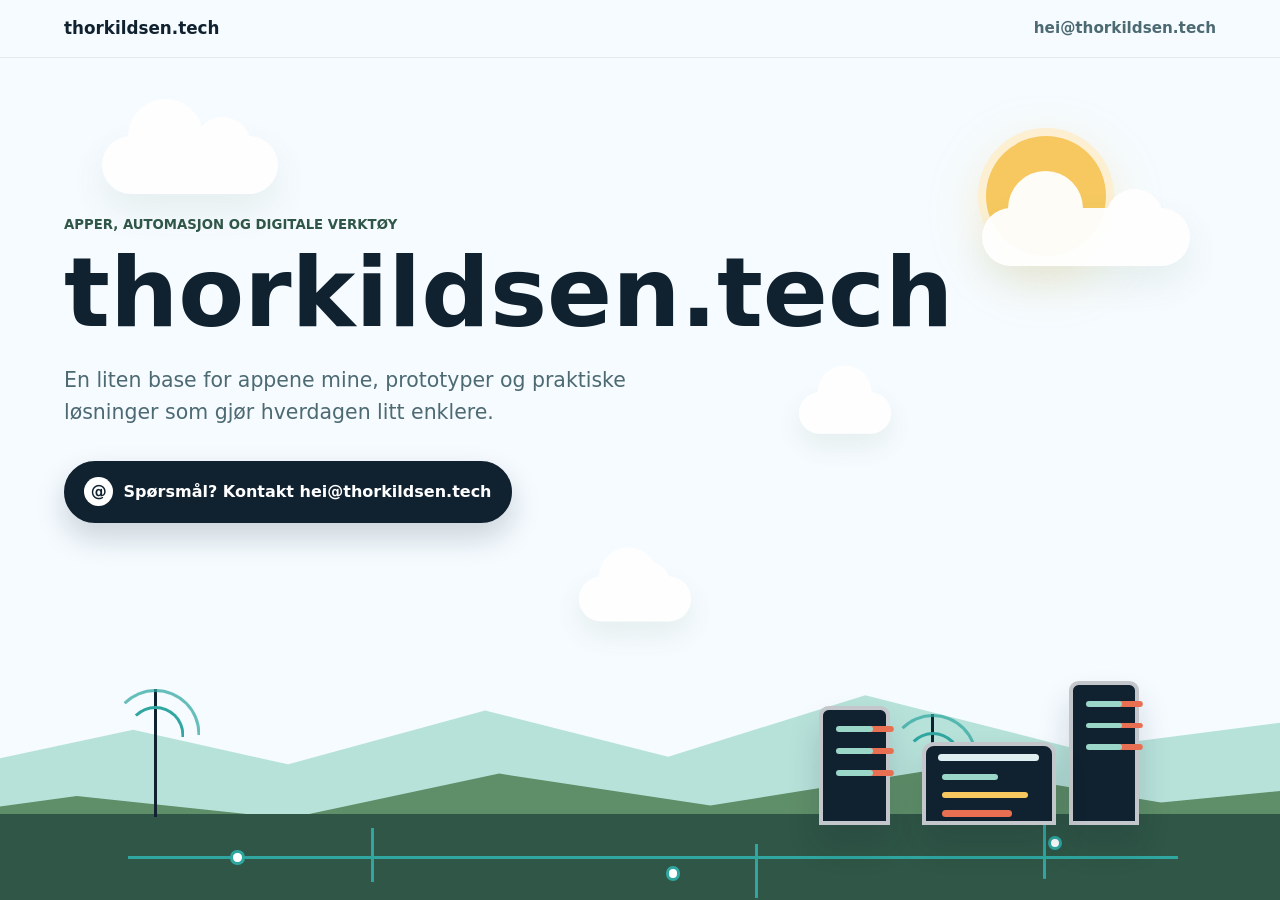
==== index.html @ 864fc271 "Add landing page" ====
<!doctype html>
<html lang="no">
  <head>
    <meta charset="utf-8">
    <meta name="viewport" content="width=device-width, initial-scale=1">
    <title>thorkildsen.tech</title>
    <meta
      name="description"
      content="thorkildsen.tech er en enkel base for apper, automasjon og digitale verktøy."
    >
    <link rel="stylesheet" href="styles.css">
  </head>
  <body>
    <header class="site-header">
      <a class="brand" href="/" aria-label="thorkildsen.tech hjem">thorkildsen.tech</a>
      <a class="header-contact" href="mailto:hei@thorkildsen.tech">hei@thorkildsen.tech</a>
    </header>

    <main>
      <section class="hero" aria-labelledby="home-title">
        <div class="cloud cloud-one"></div>
        <div class="cloud cloud-two"></div>
        <div class="cloud cloud-three"></div>
        <div class="cloud cloud-four"></div>

        <div class="hero-copy">
          <p class="eyebrow">Apper, automasjon og digitale verktøy</p>
          <h1 id="home-title">thorkildsen.tech</h1>
          <p class="lead">
            En liten base for appene mine, prototyper og praktiske løsninger som
            gjør hverdagen litt enklere.
          </p>
          <a class="contact-link" href="mailto:hei@thorkildsen.tech">
            Spørsmål? Kontakt hei@thorkildsen.tech
          </a>
        </div>

        <div class="landscape" aria-hidden="true">
          <div class="hill hill-back"></div>
          <div class="hill hill-front"></div>
          <div class="signal signal-left"></div>
          <div class="signal signal-right"></div>
          <div class="server server-left">
            <span></span>
            <span></span>
            <span></span>
          </div>
          <div class="server server-right">
            <span></span>
            <span></span>
            <span></span>
          </div>
          <div class="terminal">
            <i></i>
            <i></i>
            <i></i>
          </div>
          <div class="ground">
            <span class="node node-one"></span>
            <span class="node node-two"></span>
            <span class="node node-three"></span>
          </div>
        </div>
      </section>
    </main>
  </body>
</html>
---- styles.css ----
:root {
  --sky: #f5fbff;
  --ink: #10212f;
  --muted: #4d6a73;
  --cloud: #ffffff;
  --line: #2fa7a0;
  --line-soft: #9bd7c9;
  --field: #5f8f69;
  --field-dark: #2f5646;
  --field-mid: #487860;
  --sun: #f6c85f;
  --coral: #e86f51;
  --panel: #dfeef1;
}

* {
  box-sizing: border-box;
}

html {
  min-height: 100%;
  background: var(--sky);
}

body {
  min-height: 100%;
  margin: 0;
  color: var(--ink);
  background: var(--sky);
  font-family:
    Inter, ui-sans-serif, system-ui, -apple-system, BlinkMacSystemFont, "Segoe UI",
    sans-serif;
}

a {
  color: inherit;
}

.site-header {
  position: fixed;
  z-index: 20;
  top: 0;
  right: 0;
  left: 0;
  display: flex;
  align-items: center;
  justify-content: space-between;
  gap: 1rem;
  padding: 1.15rem 4rem;
  background: rgba(245, 251, 255, 0.84);
  border-bottom: 1px solid rgba(16, 33, 47, 0.08);
  backdrop-filter: blur(14px);
}

.brand {
  font-size: 1.05rem;
  font-weight: 800;
  text-decoration: none;
}

.header-contact {
  color: var(--muted);
  font-size: 0.95rem;
  font-weight: 700;
  text-decoration: none;
}

.header-contact:hover,
.brand:hover {
  color: var(--coral);
}

.hero {
  position: relative;
  display: grid;
  min-height: 100svh;
  overflow: hidden;
  align-items: center;
  padding: 8rem 4rem 18rem;
  isolation: isolate;
}

.hero::before {
  position: absolute;
  z-index: 0;
  top: 8rem;
  right: 13%;
  width: 7.5rem;
  height: 7.5rem;
  content: "";
  background: var(--sun);
  border: 8px solid rgba(255, 255, 255, 0.72);
  border-radius: 50%;
  box-shadow: 0 16px 50px rgba(246, 200, 95, 0.26);
}

.hero-copy {
  position: relative;
  z-index: 5;
  max-width: 46rem;
}

.eyebrow {
  margin: 0 0 1rem;
  color: var(--field-dark);
  font-size: 0.83rem;
  font-weight: 800;
  letter-spacing: 0;
  text-transform: uppercase;
}

h1 {
  max-width: 9ch;
  margin: 0;
  font-size: 6rem;
  line-height: 0.95;
  letter-spacing: 0;
}

.lead {
  max-width: 37rem;
  margin: 1.5rem 0 0;
  color: var(--muted);
  font-size: 1.28rem;
  line-height: 1.6;
}

.contact-link {
  display: inline-flex;
  align-items: center;
  min-height: 3.25rem;
  margin-top: 2rem;
  padding: 0.9rem 1.15rem;
  color: #ffffff;
  background: var(--ink);
  border: 2px solid var(--ink);
  border-radius: 999px;
  box-shadow: 0 14px 30px rgba(16, 33, 47, 0.18);
  font-size: 1rem;
  font-weight: 800;
  line-height: 1.25;
  text-decoration: none;
}

.contact-link::before {
  display: grid;
  width: 1.8rem;
  height: 1.8rem;
  margin-right: 0.65rem;
  align-items: center;
  color: var(--ink);
  background: #ffffff;
  border-radius: 50%;
  content: "@";
  font-weight: 900;
  place-items: center;
}

.contact-link:hover {
  background: var(--coral);
  border-color: var(--coral);
}

.cloud {
  position: absolute;
  z-index: 2;
  width: 11rem;
  height: 3.6rem;
  background: var(--cloud);
  border-radius: 999px;
  box-shadow: 0 1rem 2.5rem rgba(95, 143, 105, 0.12);
  opacity: 0.95;
  animation: floatCloud 24s ease-in-out infinite;
}

.cloud::before,
.cloud::after {
  position: absolute;
  bottom: 1.2rem;
  content: "";
  background: var(--cloud);
  border-radius: 50%;
}

.cloud::before {
  left: 1.6rem;
  width: 4.7rem;
  height: 4.7rem;
}

.cloud::after {
  right: 1.7rem;
  width: 3.6rem;
  height: 3.6rem;
}

.cloud-one {
  top: 8.5rem;
  left: 8%;
}

.cloud-two {
  top: 13rem;
  right: 7%;
  width: 13rem;
  animation-duration: 30s;
  animation-delay: -8s;
}

.cloud-three {
  top: 24rem;
  right: 29%;
  width: 8rem;
  transform: scale(0.72);
  animation-duration: 27s;
  animation-delay: -15s;
}

.cloud-four {
  bottom: 17rem;
  left: 44%;
  width: 9rem;
  transform: scale(0.78);
  animation-duration: 32s;
  animation-delay: -5s;
}

.landscape {
  position: absolute;
  z-index: 3;
  right: 0;
  bottom: 0;
  left: 0;
  height: 17rem;
}

.hill {
  position: absolute;
  right: -5%;
  bottom: 4.4rem;
  left: -5%;
  height: 12rem;
  clip-path: polygon(0 70%, 14% 48%, 25% 66%, 39% 38%, 52% 62%, 66% 30%, 81% 58%, 100% 40%, 100% 100%, 0 100%);
}

.hill-back {
  background: var(--line-soft);
  opacity: 0.68;
}

.hill-front {
  bottom: 2.7rem;
  height: 10rem;
  background: var(--field);
  clip-path: polygon(0 74%, 10% 62%, 25% 76%, 40% 48%, 55% 68%, 72% 44%, 87% 66%, 100% 55%, 100% 100%, 0 100%);
}

.ground {
  position: absolute;
  right: 0;
  bottom: 0;
  left: 0;
  height: 5.4rem;
  overflow: hidden;
  background: var(--field-dark);
}

.ground::before,
.ground::after {
  position: absolute;
  content: "";
  background: var(--line);
}

.ground::before {
  right: 8%;
  bottom: 2.55rem;
  left: 10%;
  height: 0.18rem;
}

.ground::after {
  top: 0.9rem;
  left: 29%;
  width: 0.18rem;
  height: 3.4rem;
  box-shadow:
    24rem 1rem 0 var(--line),
    42rem -0.2rem 0 var(--line);
}

.node {
  position: absolute;
  z-index: 2;
  width: 0.9rem;
  height: 0.9rem;
  background: #ffffff;
  border: 0.22rem solid var(--line);
  border-radius: 50%;
}

.node-one {
  bottom: 2.2rem;
  left: 18%;
}

.node-two {
  bottom: 1.2rem;
  left: 52%;
}

.node-three {
  bottom: 3.1rem;
  right: 17%;
}

.server,
.terminal {
  position: absolute;
  z-index: 5;
  bottom: 4.7rem;
  background: var(--ink);
  border: 0.28rem solid rgba(255, 255, 255, 0.75);
  box-shadow: 0 1.2rem 2rem rgba(16, 33, 47, 0.16);
}

.server {
  width: 4.4rem;
  height: 7.4rem;
  border-radius: 0.6rem 0.6rem 0 0;
}

.server-left {
  left: 64%;
}

.server-right {
  right: 11%;
  height: 9rem;
}

.server span {
  display: block;
  height: 0.36rem;
  margin: 1rem 0.8rem;
  background: var(--line-soft);
  border-radius: 999px;
  box-shadow: 1.3rem 0 0 var(--coral);
}

.terminal {
  left: 72%;
  width: 8.4rem;
  height: 5.2rem;
  padding: 1rem;
  border-radius: 0.75rem 0.75rem 0 0;
}

.terminal::before {
  position: absolute;
  top: 0.55rem;
  right: 0.8rem;
  left: 0.8rem;
  height: 0.42rem;
  content: "";
  background: var(--panel);
  border-radius: 999px;
}

.terminal i {
  display: block;
  width: 3.5rem;
  height: 0.4rem;
  margin-top: 0.75rem;
  background: var(--line-soft);
  border-radius: 999px;
}

.terminal i:nth-child(2) {
  width: 5.4rem;
  background: var(--sun);
}

.terminal i:nth-child(3) {
  width: 4.4rem;
  background: var(--coral);
}

.signal {
  position: absolute;
  z-index: 4;
  bottom: 5.2rem;
  width: 0.22rem;
  height: 8rem;
  background: var(--ink);
}

.signal::before,
.signal::after {
  position: absolute;
  left: 50%;
  content: "";
  border: 0.2rem solid var(--line);
  border-bottom: 0;
  border-left-color: transparent;
  border-radius: 999px 999px 0 0;
  transform: translateX(-50%);
}

.signal::before {
  top: 1.1rem;
  width: 3.2rem;
  height: 1.7rem;
}

.signal::after {
  top: 0;
  width: 5.2rem;
  height: 2.7rem;
  opacity: 0.72;
}

.signal-left {
  left: 12%;
}

.signal-right {
  right: 27%;
  height: 6.4rem;
}

@keyframes floatCloud {
  0%,
  100% {
    translate: -1rem 0;
  }

  50% {
    translate: 2.3rem -0.35rem;
  }
}

@media (max-width: 900px) {
  .site-header {
    padding: 1rem 1.35rem;
  }

  .hero {
    padding: 7.5rem 1.35rem 17rem;
  }

  h1 {
    font-size: 4.2rem;
  }

  .lead {
    font-size: 1.12rem;
  }

  .server-left {
    left: 58%;
  }

  .terminal {
    left: 68%;
  }
}

@media (max-width: 620px) {
  .site-header {
    align-items: flex-start;
    flex-direction: column;
    gap: 0.35rem;
  }

  .hero {
    min-height: 104svh;
    padding-top: 9rem;
    padding-bottom: 18rem;
  }

  .hero::before {
    top: 10rem;
    right: -1.4rem;
    width: 5.4rem;
    height: 5.4rem;
  }

  .eyebrow {
    max-width: 18rem;
  }

  h1 {
    max-width: 100%;
    font-size: 2.7rem;
    line-height: 1;
  }

  .lead {
    max-width: 20rem;
    font-size: 1.02rem;
  }

  .contact-link {
    max-width: 20rem;
    align-items: flex-start;
    border-radius: 1.2rem;
  }

  .cloud-one {
    top: 15rem;
    left: -3rem;
    transform: scale(0.66);
  }

  .cloud-two {
    top: 7rem;
    right: -4rem;
    transform: scale(0.72);
  }

  .cloud-three,
  .cloud-four {
    display: none;
  }

  .landscape {
    height: 15rem;
  }

  .signal-left {
    left: 9%;
  }

  .server-left {
    left: 46%;
  }

  .server-right {
    right: 4%;
  }

  .terminal {
    left: 56%;
    width: 7rem;
  }
}

@media (max-width: 360px) {
  h1 {
    font-size: 2.35rem;
  }
}

@media (prefers-reduced-motion: reduce) {
  .cloud {
    animation: none;
  }
}
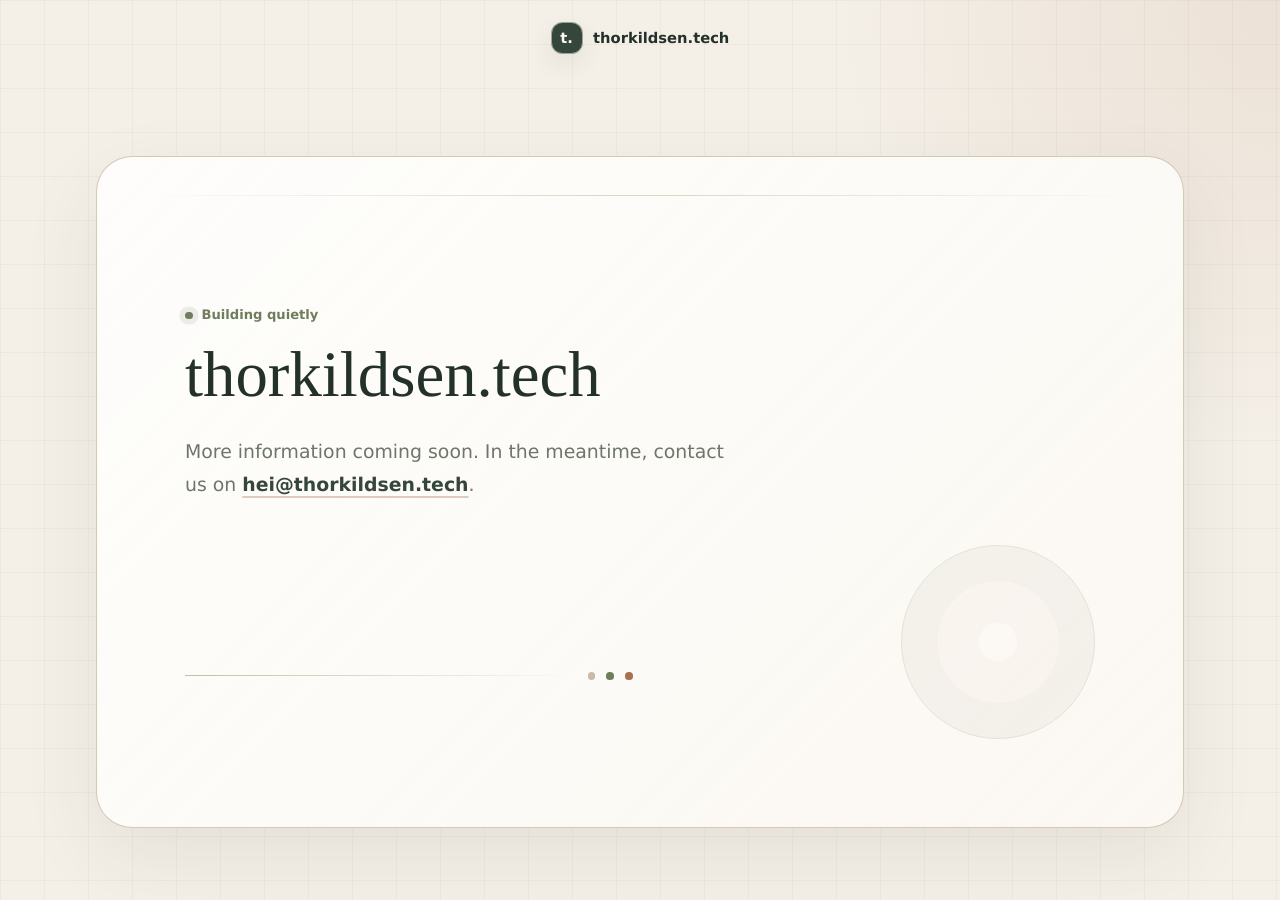
==== commit 6bb15089: "Refine landing page design" ====
--- a/index.html
+++ b/index.html
@@ -1,65 +1,38 @@
 <!doctype html>
-<html lang="no">
+<html lang="en">
   <head>
     <meta charset="utf-8">
     <meta name="viewport" content="width=device-width, initial-scale=1">
     <title>thorkildsen.tech</title>
     <meta
       name="description"
-      content="thorkildsen.tech er en enkel base for apper, automasjon og digitale verktøy."
+      content="thorkildsen.tech is a quiet home for upcoming digital products and practical software."
     >
     <link rel="stylesheet" href="styles.css">
   </head>
   <body>
-    <header class="site-header">
-      <a class="brand" href="/" aria-label="thorkildsen.tech hjem">thorkildsen.tech</a>
-      <a class="header-contact" href="mailto:hei@thorkildsen.tech">hei@thorkildsen.tech</a>
+    <header class="site-header" aria-label="Site header">
+      <a class="logo" href="/" aria-label="thorkildsen.tech home">
+        <span class="logo-mark">t.</span>
+        <span>thorkildsen.tech</span>
+      </a>
     </header>
 
     <main>
       <section class="hero" aria-labelledby="home-title">
-        <div class="cloud cloud-one"></div>
-        <div class="cloud cloud-two"></div>
-        <div class="cloud cloud-three"></div>
-        <div class="cloud cloud-four"></div>
-
         <div class="hero-copy">
-          <p class="eyebrow">Apper, automasjon og digitale verktøy</p>
+          <p class="status">Building quietly</p>
           <h1 id="home-title">thorkildsen.tech</h1>
           <p class="lead">
-            En liten base for appene mine, prototyper og praktiske løsninger som
-            gjør hverdagen litt enklere.
+            More information coming soon. In the meantime, contact us on
+            <a href="mailto:hei@thorkildsen.tech">hei@thorkildsen.tech</a>.
           </p>
-          <a class="contact-link" href="mailto:hei@thorkildsen.tech">
-            Spørsmål? Kontakt hei@thorkildsen.tech
-          </a>
         </div>
 
-        <div class="landscape" aria-hidden="true">
-          <div class="hill hill-back"></div>
-          <div class="hill hill-front"></div>
-          <div class="signal signal-left"></div>
-          <div class="signal signal-right"></div>
-          <div class="server server-left">
-            <span></span>
-            <span></span>
-            <span></span>
-          </div>
-          <div class="server server-right">
-            <span></span>
-            <span></span>
-            <span></span>
-          </div>
-          <div class="terminal">
-            <i></i>
-            <i></i>
-            <i></i>
-          </div>
-          <div class="ground">
-            <span class="node node-one"></span>
-            <span class="node node-two"></span>
-            <span class="node node-three"></span>
-          </div>
+        <div class="interface-line" aria-hidden="true">
+          <span></span>
+          <span></span>
+          <span></span>
         </div>
       </section>
     </main>
--- a/styles.css
+++ b/styles.css
@@ -1,16 +1,16 @@
 :root {
-  --sky: #f5fbff;
-  --ink: #10212f;
-  --muted: #4d6a73;
-  --cloud: #ffffff;
-  --line: #2fa7a0;
-  --line-soft: #9bd7c9;
-  --field: #5f8f69;
-  --field-dark: #2f5646;
-  --field-mid: #487860;
-  --sun: #f6c85f;
-  --coral: #e86f51;
-  --panel: #dfeef1;
+  --page: #f4efe7;
+  --surface: #fbf8f2;
+  --surface-soft: #eee6da;
+  --ink: #24312b;
+  --muted: #6f756a;
+  --quiet: #9b927f;
+  --line: #ded3c2;
+  --line-strong: #c9bba5;
+  --sage: #6f7d5c;
+  --moss: #35463a;
+  --clay: #a96f4f;
+  --shadow: rgba(51, 59, 48, 0.08);
 }
 
 * {
@@ -19,17 +19,23 @@
 
 html {
   min-height: 100%;
-  background: var(--sky);
+  background: var(--page);
 }
 
 body {
   min-height: 100%;
   margin: 0;
   color: var(--ink);
-  background: var(--sky);
+  background:
+    linear-gradient(rgba(36, 49, 43, 0.035) 1px, transparent 1px),
+    linear-gradient(90deg, rgba(36, 49, 43, 0.035) 1px, transparent 1px),
+    radial-gradient(circle at top right, rgba(169, 111, 79, 0.11), transparent 28rem),
+    var(--page);
+  background-size: 44px 44px, 44px 44px, auto, auto;
   font-family:
-    Inter, ui-sans-serif, system-ui, -apple-system, BlinkMacSystemFont, "Segoe UI",
+    ui-sans-serif, system-ui, -apple-system, BlinkMacSystemFont, "Segoe UI",
     sans-serif;
+  text-rendering: geometricPrecision;
 }
 
 a {
@@ -38,522 +44,254 @@
 
 .site-header {
   position: fixed;
-  z-index: 20;
+  z-index: 10;
   top: 0;
   right: 0;
   left: 0;
   display: flex;
-  align-items: center;
-  justify-content: space-between;
-  gap: 1rem;
-  padding: 1.15rem 4rem;
-  background: rgba(245, 251, 255, 0.84);
-  border-bottom: 1px solid rgba(16, 33, 47, 0.08);
-  backdrop-filter: blur(14px);
-}
-
-.brand {
-  font-size: 1.05rem;
-  font-weight: 800;
+  justify-content: center;
+  padding: 1.4rem 1.25rem;
+}
+
+.logo {
+  display: inline-flex;
+  align-items: center;
+  gap: 0.65rem;
+  color: var(--ink);
+  font-size: 0.92rem;
+  font-weight: 720;
+  letter-spacing: 0;
   text-decoration: none;
 }
 
-.header-contact {
-  color: var(--muted);
-  font-size: 0.95rem;
-  font-weight: 700;
-  text-decoration: none;
-}
-
-.header-contact:hover,
-.brand:hover {
-  color: var(--coral);
+.logo-mark {
+  display: grid;
+  width: 2rem;
+  height: 2rem;
+  align-items: center;
+  color: var(--surface);
+  background: var(--moss);
+  border: 1px solid rgba(255, 255, 255, 0.5);
+  border-radius: 0.72rem;
+  box-shadow: 0 10px 24px var(--shadow);
+  font-size: 0.92rem;
+  font-weight: 760;
+  place-items: center;
+}
+
+main {
+  display: grid;
+  min-height: 100svh;
+  padding: 6.5rem 1.25rem 1.25rem;
+  place-items: center;
 }
 
 .hero {
   position: relative;
   display: grid;
-  min-height: 100svh;
+  width: min(100%, 68rem);
+  min-height: min(42rem, calc(100svh - 8rem));
+  align-items: center;
+  padding: 5.5rem;
   overflow: hidden;
-  align-items: center;
-  padding: 8rem 4rem 18rem;
-  isolation: isolate;
+  background:
+    linear-gradient(135deg, rgba(255, 255, 255, 0.76), rgba(251, 248, 242, 0.92)),
+    var(--surface);
+  border: 1px solid rgba(201, 187, 165, 0.78);
+  border-radius: 2.25rem;
+  box-shadow: 0 28px 80px var(--shadow);
+}
+
+.hero::before,
+.hero::after {
+  position: absolute;
+  content: "";
+  pointer-events: none;
 }
 
 .hero::before {
-  position: absolute;
-  z-index: 0;
-  top: 8rem;
-  right: 13%;
-  width: 7.5rem;
-  height: 7.5rem;
-  content: "";
-  background: var(--sun);
-  border: 8px solid rgba(255, 255, 255, 0.72);
+  top: 2.4rem;
+  right: 2.4rem;
+  left: 2.4rem;
+  height: 1px;
+  background: linear-gradient(90deg, transparent, var(--line), transparent);
+}
+
+.hero::after {
+  right: 5.5rem;
+  bottom: 5.5rem;
+  width: 12rem;
+  height: 12rem;
+  border: 1px solid rgba(111, 125, 92, 0.18);
   border-radius: 50%;
-  box-shadow: 0 16px 50px rgba(246, 200, 95, 0.26);
+  box-shadow:
+    inset 0 0 0 2.2rem rgba(111, 125, 92, 0.03),
+    inset 0 0 0 4.8rem rgba(169, 111, 79, 0.03);
 }
 
 .hero-copy {
   position: relative;
-  z-index: 5;
-  max-width: 46rem;
-}
-
-.eyebrow {
-  margin: 0 0 1rem;
-  color: var(--field-dark);
-  font-size: 0.83rem;
-  font-weight: 800;
+  z-index: 1;
+  min-width: 0;
+  max-width: 42rem;
+}
+
+.status {
+  display: inline-flex;
+  align-items: center;
+  gap: 0.55rem;
+  margin: 0 0 1.2rem;
+  color: var(--sage);
+  font-size: 0.82rem;
+  font-weight: 720;
   letter-spacing: 0;
-  text-transform: uppercase;
+}
+
+.status::before {
+  width: 0.48rem;
+  height: 0.48rem;
+  content: "";
+  background: var(--sage);
+  border-radius: 50%;
+  box-shadow: 0 0 0 0.35rem rgba(111, 125, 92, 0.12);
 }
 
 h1 {
-  max-width: 9ch;
+  max-width: 100%;
   margin: 0;
-  font-size: 6rem;
-  line-height: 0.95;
+  color: var(--ink);
+  font-family:
+    ui-serif, Georgia, Cambria, "Times New Roman", Times, serif;
+  font-size: 4.05rem;
+  font-weight: 520;
+  line-height: 1.02;
   letter-spacing: 0;
 }
 
 .lead {
-  max-width: 37rem;
-  margin: 1.5rem 0 0;
+  max-width: 35rem;
+  margin: 1.75rem 0 0;
   color: var(--muted);
-  font-size: 1.28rem;
-  line-height: 1.6;
-}
-
-.contact-link {
-  display: inline-flex;
-  align-items: center;
-  min-height: 3.25rem;
-  margin-top: 2rem;
-  padding: 0.9rem 1.15rem;
-  color: #ffffff;
-  background: var(--ink);
-  border: 2px solid var(--ink);
-  border-radius: 999px;
-  box-shadow: 0 14px 30px rgba(16, 33, 47, 0.18);
-  font-size: 1rem;
-  font-weight: 800;
-  line-height: 1.25;
-  text-decoration: none;
-}
-
-.contact-link::before {
-  display: grid;
-  width: 1.8rem;
-  height: 1.8rem;
-  margin-right: 0.65rem;
-  align-items: center;
-  color: var(--ink);
-  background: #ffffff;
+  font-size: 1.18rem;
+  line-height: 1.75;
+}
+
+.lead a {
+  color: var(--moss);
+  font-weight: 720;
+  text-decoration: underline;
+  text-decoration-color: rgba(169, 111, 79, 0.35);
+  text-decoration-thickness: 0.08em;
+  text-underline-offset: 0.24em;
+}
+
+.lead a:hover {
+  color: var(--clay);
+}
+
+.interface-line {
+  position: relative;
+  z-index: 1;
+  display: flex;
+  width: min(100%, 28rem);
+  align-items: center;
+  gap: 0.7rem;
+  margin-top: 3.2rem;
+}
+
+.interface-line::before {
+  flex: 1;
+  height: 1px;
+  content: "";
+  background: linear-gradient(90deg, var(--line-strong), transparent);
+}
+
+.interface-line span {
+  width: 0.48rem;
+  height: 0.48rem;
+  background: var(--line-strong);
   border-radius: 50%;
-  content: "@";
-  font-weight: 900;
-  place-items: center;
-}
-
-.contact-link:hover {
-  background: var(--coral);
-  border-color: var(--coral);
-}
-
-.cloud {
-  position: absolute;
-  z-index: 2;
-  width: 11rem;
-  height: 3.6rem;
-  background: var(--cloud);
-  border-radius: 999px;
-  box-shadow: 0 1rem 2.5rem rgba(95, 143, 105, 0.12);
-  opacity: 0.95;
-  animation: floatCloud 24s ease-in-out infinite;
-}
-
-.cloud::before,
-.cloud::after {
-  position: absolute;
-  bottom: 1.2rem;
-  content: "";
-  background: var(--cloud);
-  border-radius: 50%;
-}
-
-.cloud::before {
-  left: 1.6rem;
-  width: 4.7rem;
-  height: 4.7rem;
-}
-
-.cloud::after {
-  right: 1.7rem;
-  width: 3.6rem;
-  height: 3.6rem;
-}
-
-.cloud-one {
-  top: 8.5rem;
-  left: 8%;
-}
-
-.cloud-two {
-  top: 13rem;
-  right: 7%;
-  width: 13rem;
-  animation-duration: 30s;
-  animation-delay: -8s;
-}
-
-.cloud-three {
-  top: 24rem;
-  right: 29%;
-  width: 8rem;
-  transform: scale(0.72);
-  animation-duration: 27s;
-  animation-delay: -15s;
-}
-
-.cloud-four {
-  bottom: 17rem;
-  left: 44%;
-  width: 9rem;
-  transform: scale(0.78);
-  animation-duration: 32s;
-  animation-delay: -5s;
-}
-
-.landscape {
-  position: absolute;
-  z-index: 3;
-  right: 0;
-  bottom: 0;
-  left: 0;
-  height: 17rem;
-}
-
-.hill {
-  position: absolute;
-  right: -5%;
-  bottom: 4.4rem;
-  left: -5%;
-  height: 12rem;
-  clip-path: polygon(0 70%, 14% 48%, 25% 66%, 39% 38%, 52% 62%, 66% 30%, 81% 58%, 100% 40%, 100% 100%, 0 100%);
-}
-
-.hill-back {
-  background: var(--line-soft);
-  opacity: 0.68;
-}
-
-.hill-front {
-  bottom: 2.7rem;
-  height: 10rem;
-  background: var(--field);
-  clip-path: polygon(0 74%, 10% 62%, 25% 76%, 40% 48%, 55% 68%, 72% 44%, 87% 66%, 100% 55%, 100% 100%, 0 100%);
-}
-
-.ground {
-  position: absolute;
-  right: 0;
-  bottom: 0;
-  left: 0;
-  height: 5.4rem;
-  overflow: hidden;
-  background: var(--field-dark);
-}
-
-.ground::before,
-.ground::after {
-  position: absolute;
-  content: "";
-  background: var(--line);
-}
-
-.ground::before {
-  right: 8%;
-  bottom: 2.55rem;
-  left: 10%;
-  height: 0.18rem;
-}
-
-.ground::after {
-  top: 0.9rem;
-  left: 29%;
-  width: 0.18rem;
-  height: 3.4rem;
-  box-shadow:
-    24rem 1rem 0 var(--line),
-    42rem -0.2rem 0 var(--line);
-}
-
-.node {
-  position: absolute;
-  z-index: 2;
-  width: 0.9rem;
-  height: 0.9rem;
-  background: #ffffff;
-  border: 0.22rem solid var(--line);
-  border-radius: 50%;
-}
-
-.node-one {
-  bottom: 2.2rem;
-  left: 18%;
-}
-
-.node-two {
-  bottom: 1.2rem;
-  left: 52%;
-}
-
-.node-three {
-  bottom: 3.1rem;
-  right: 17%;
-}
-
-.server,
-.terminal {
-  position: absolute;
-  z-index: 5;
-  bottom: 4.7rem;
-  background: var(--ink);
-  border: 0.28rem solid rgba(255, 255, 255, 0.75);
-  box-shadow: 0 1.2rem 2rem rgba(16, 33, 47, 0.16);
-}
-
-.server {
-  width: 4.4rem;
-  height: 7.4rem;
-  border-radius: 0.6rem 0.6rem 0 0;
-}
-
-.server-left {
-  left: 64%;
-}
-
-.server-right {
-  right: 11%;
-  height: 9rem;
-}
-
-.server span {
-  display: block;
-  height: 0.36rem;
-  margin: 1rem 0.8rem;
-  background: var(--line-soft);
-  border-radius: 999px;
-  box-shadow: 1.3rem 0 0 var(--coral);
-}
-
-.terminal {
-  left: 72%;
-  width: 8.4rem;
-  height: 5.2rem;
-  padding: 1rem;
-  border-radius: 0.75rem 0.75rem 0 0;
-}
-
-.terminal::before {
-  position: absolute;
-  top: 0.55rem;
-  right: 0.8rem;
-  left: 0.8rem;
-  height: 0.42rem;
-  content: "";
-  background: var(--panel);
-  border-radius: 999px;
-}
-
-.terminal i {
-  display: block;
-  width: 3.5rem;
-  height: 0.4rem;
-  margin-top: 0.75rem;
-  background: var(--line-soft);
-  border-radius: 999px;
-}
-
-.terminal i:nth-child(2) {
-  width: 5.4rem;
-  background: var(--sun);
-}
-
-.terminal i:nth-child(3) {
-  width: 4.4rem;
-  background: var(--coral);
-}
-
-.signal {
-  position: absolute;
-  z-index: 4;
-  bottom: 5.2rem;
-  width: 0.22rem;
-  height: 8rem;
-  background: var(--ink);
-}
-
-.signal::before,
-.signal::after {
-  position: absolute;
-  left: 50%;
-  content: "";
-  border: 0.2rem solid var(--line);
-  border-bottom: 0;
-  border-left-color: transparent;
-  border-radius: 999px 999px 0 0;
-  transform: translateX(-50%);
-}
-
-.signal::before {
-  top: 1.1rem;
-  width: 3.2rem;
-  height: 1.7rem;
-}
-
-.signal::after {
-  top: 0;
-  width: 5.2rem;
-  height: 2.7rem;
-  opacity: 0.72;
-}
-
-.signal-left {
-  left: 12%;
-}
-
-.signal-right {
-  right: 27%;
-  height: 6.4rem;
-}
-
-@keyframes floatCloud {
-  0%,
-  100% {
-    translate: -1rem 0;
-  }
-
-  50% {
-    translate: 2.3rem -0.35rem;
-  }
-}
-
-@media (max-width: 900px) {
-  .site-header {
-    padding: 1rem 1.35rem;
+}
+
+.interface-line span:nth-child(2) {
+  background: var(--sage);
+}
+
+.interface-line span:nth-child(3) {
+  background: var(--clay);
+}
+
+@media (max-width: 880px) {
+  main {
+    align-items: stretch;
+    padding-top: 5.75rem;
   }
 
   .hero {
-    padding: 7.5rem 1.35rem 17rem;
-  }
-
-  h1 {
-    font-size: 4.2rem;
-  }
-
-  .lead {
-    font-size: 1.12rem;
-  }
-
-  .server-left {
-    left: 58%;
-  }
-
-  .terminal {
-    left: 68%;
-  }
-}
-
-@media (max-width: 620px) {
-  .site-header {
-    align-items: flex-start;
-    flex-direction: column;
-    gap: 0.35rem;
-  }
-
-  .hero {
-    min-height: 104svh;
-    padding-top: 9rem;
-    padding-bottom: 18rem;
-  }
-
-  .hero::before {
-    top: 10rem;
-    right: -1.4rem;
-    width: 5.4rem;
-    height: 5.4rem;
-  }
-
-  .eyebrow {
-    max-width: 18rem;
+    min-height: calc(100svh - 7rem);
+    padding: 3rem;
+  }
+
+  .hero::after {
+    right: 2rem;
+    bottom: 2rem;
   }
 
   h1 {
     max-width: 100%;
-    font-size: 2.7rem;
-    line-height: 1;
+    font-size: 4rem;
+  }
+
+}
+
+@media (max-width: 560px) {
+  .site-header {
+    justify-content: flex-start;
+    padding: 1rem;
+  }
+
+  main {
+    padding: 5rem 0.85rem 0.85rem;
+  }
+
+  .hero {
+    min-height: calc(100svh - 5.85rem);
+    gap: 2.4rem;
+    padding: 2rem;
+    border-radius: 1.45rem;
+  }
+
+  .hero::before {
+    right: 1.25rem;
+    left: 1.25rem;
+  }
+
+  .hero::after {
+    width: 10rem;
+    height: 10rem;
+  }
+
+  .status {
+    margin-bottom: 1rem;
+  }
+
+  h1 {
+    font-size: 2.38rem;
   }
 
   .lead {
-    max-width: 20rem;
+    margin-top: 1.25rem;
     font-size: 1.02rem;
-  }
-
-  .contact-link {
-    max-width: 20rem;
-    align-items: flex-start;
-    border-radius: 1.2rem;
-  }
-
-  .cloud-one {
-    top: 15rem;
-    left: -3rem;
-    transform: scale(0.66);
-  }
-
-  .cloud-two {
-    top: 7rem;
-    right: -4rem;
-    transform: scale(0.72);
-  }
-
-  .cloud-three,
-  .cloud-four {
-    display: none;
-  }
-
-  .landscape {
-    height: 15rem;
-  }
-
-  .signal-left {
-    left: 9%;
-  }
-
-  .server-left {
-    left: 46%;
-  }
-
-  .server-right {
-    right: 4%;
-  }
-
-  .terminal {
-    left: 56%;
-    width: 7rem;
+    line-height: 1.65;
+  }
+
+  .interface-line {
+    margin-top: 2.4rem;
   }
 }
 
 @media (max-width: 360px) {
   h1 {
-    font-size: 2.35rem;
-  }
-}
-
-@media (prefers-reduced-motion: reduce) {
-  .cloud {
-    animation: none;
-  }
-}
+    font-size: 2.08rem;
+  }
+}
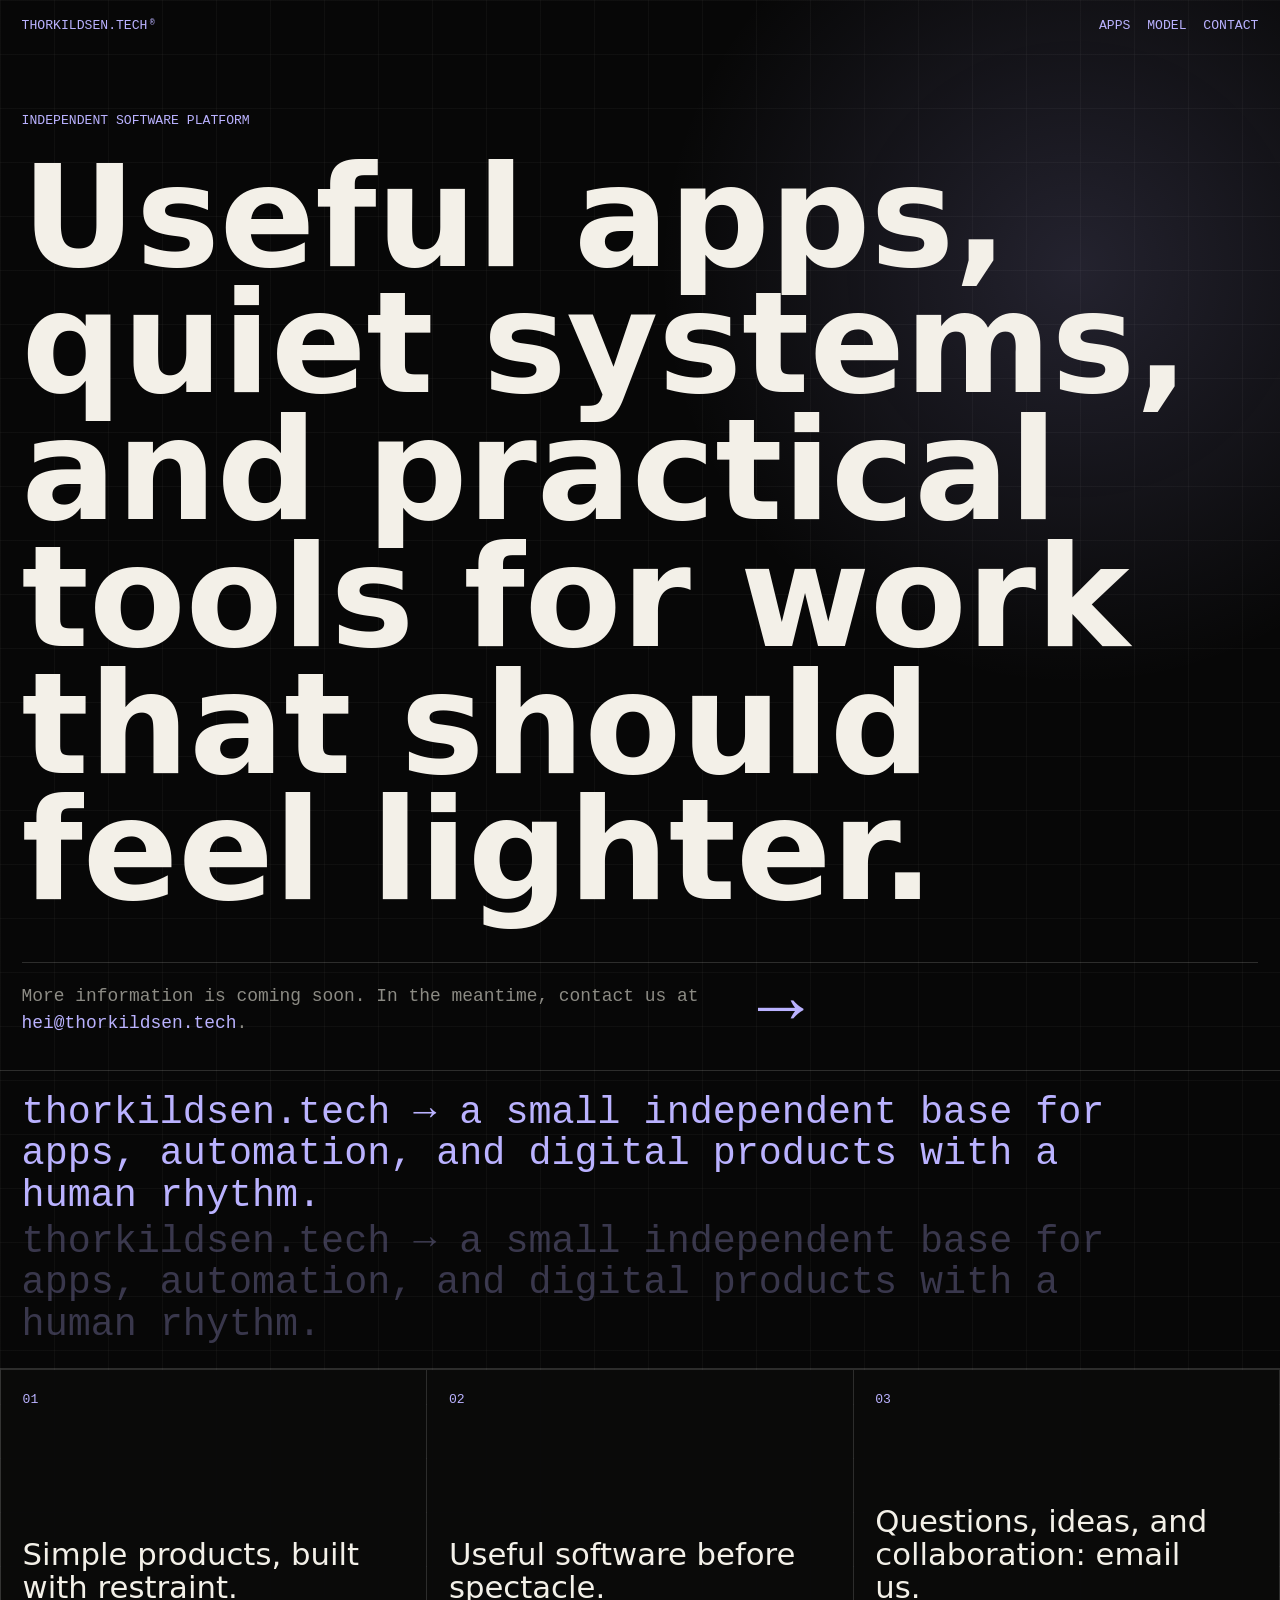
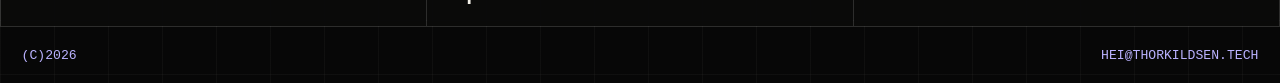
==== commit 7a7f0083: "Redesign landing page with editorial dark style" ====
--- a/index.html
+++ b/index.html
@@ -6,35 +6,68 @@
     <title>thorkildsen.tech</title>
     <meta
       name="description"
-      content="thorkildsen.tech is a quiet home for upcoming digital products and practical software."
+      content="thorkildsen.tech is an independent home for useful apps, automations, and practical software."
     >
     <link rel="stylesheet" href="styles.css">
   </head>
   <body>
     <header class="site-header" aria-label="Site header">
       <a class="logo" href="/" aria-label="thorkildsen.tech home">
-        <span class="logo-mark">t.</span>
-        <span>thorkildsen.tech</span>
+        thorkildsen.tech<sup>®</sup>
       </a>
+      <nav class="site-nav" aria-label="Primary navigation">
+        <a href="#work">Apps</a>
+        <a href="#model">Model</a>
+        <a href="mailto:hei@thorkildsen.tech">Contact</a>
+      </nav>
     </header>
 
     <main>
       <section class="hero" aria-labelledby="home-title">
-        <div class="hero-copy">
-          <p class="status">Building quietly</p>
-          <h1 id="home-title">thorkildsen.tech</h1>
-          <p class="lead">
-            More information coming soon. In the meantime, contact us on
+        <p class="kicker">Independent software platform</p>
+        <h1 id="home-title">
+          Useful apps, quiet systems, and practical tools for work that should
+          feel lighter.
+        </h1>
+        <div class="hero-footer">
+          <p>
+            More information is coming soon. In the meantime, contact us at
             <a href="mailto:hei@thorkildsen.tech">hei@thorkildsen.tech</a>.
           </p>
+          <span aria-hidden="true">→</span>
         </div>
+      </section>
 
-        <div class="interface-line" aria-hidden="true">
-          <span></span>
-          <span></span>
-          <span></span>
+      <section class="statement" id="work" aria-label="Current focus">
+        <p>
+          thorkildsen.tech → a small independent base for apps, automation, and
+          digital products with a human rhythm.
+        </p>
+        <p>
+          thorkildsen.tech → a small independent base for apps, automation, and
+          digital products with a human rhythm.
+        </p>
+      </section>
+
+      <section class="info-grid" id="model" aria-label="About the model">
+        <div>
+          <span>01</span>
+          <p>Simple products, built with restraint.</p>
+        </div>
+        <div>
+          <span>02</span>
+          <p>Useful software before spectacle.</p>
+        </div>
+        <div>
+          <span>03</span>
+          <p>Questions, ideas, and collaboration: email us.</p>
         </div>
       </section>
     </main>
+
+    <footer class="site-footer">
+      <span>(C)2026</span>
+      <a href="mailto:hei@thorkildsen.tech">hei@thorkildsen.tech</a>
+    </footer>
   </body>
 </html>
--- a/styles.css
+++ b/styles.css
@@ -1,16 +1,12 @@
 :root {
-  --page: #f4efe7;
-  --surface: #fbf8f2;
-  --surface-soft: #eee6da;
-  --ink: #24312b;
-  --muted: #6f756a;
-  --quiet: #9b927f;
-  --line: #ded3c2;
-  --line-strong: #c9bba5;
-  --sage: #6f7d5c;
-  --moss: #35463a;
-  --clay: #a96f4f;
-  --shadow: rgba(51, 59, 48, 0.08);
+  --bg: #070707;
+  --ink: #f3f0e8;
+  --muted: #8c8b84;
+  --line: rgba(243, 240, 232, 0.16);
+  --accent: #bab2ff;
+  --accent-soft: rgba(186, 178, 255, 0.16);
+  --panel: rgba(243, 240, 232, 0.045);
+  --panel-strong: rgba(243, 240, 232, 0.085);
 }
 
 * {
@@ -19,7 +15,8 @@
 
 html {
   min-height: 100%;
-  background: var(--page);
+  scroll-behavior: smooth;
+  background: var(--bg);
 }
 
 body {
@@ -27,15 +24,15 @@
   margin: 0;
   color: var(--ink);
   background:
-    linear-gradient(rgba(36, 49, 43, 0.035) 1px, transparent 1px),
-    linear-gradient(90deg, rgba(36, 49, 43, 0.035) 1px, transparent 1px),
-    radial-gradient(circle at top right, rgba(169, 111, 79, 0.11), transparent 28rem),
-    var(--page);
-  background-size: 44px 44px, 44px 44px, auto, auto;
+    radial-gradient(circle at 84% 16%, var(--accent-soft), transparent 26rem),
+    linear-gradient(rgba(243, 240, 232, 0.035) 1px, transparent 1px),
+    linear-gradient(90deg, rgba(243, 240, 232, 0.035) 1px, transparent 1px),
+    var(--bg);
+  background-size: auto, 54px 54px, 54px 54px, auto;
   font-family:
-    ui-sans-serif, system-ui, -apple-system, BlinkMacSystemFont, "Segoe UI",
-    sans-serif;
-  text-rendering: geometricPrecision;
+    "Roboto Mono", "DM Mono", ui-monospace, SFMono-Regular, Menlo, Monaco,
+    Consolas, monospace;
+  letter-spacing: 0;
 }
 
 a {
@@ -44,254 +41,266 @@
 
 .site-header {
   position: fixed;
-  z-index: 10;
+  z-index: 20;
   top: 0;
   right: 0;
   left: 0;
   display: flex;
-  justify-content: center;
-  padding: 1.4rem 1.25rem;
+  align-items: center;
+  justify-content: space-between;
+  gap: 1rem;
+  padding: 1.2rem 1.35rem;
+  color: var(--accent);
+  mix-blend-mode: normal;
+}
+
+.logo,
+.site-nav a,
+.site-footer {
+  font-size: 0.82rem;
+  line-height: 1;
+  text-transform: uppercase;
 }
 
 .logo {
   display: inline-flex;
+  align-items: flex-start;
+  font-weight: 500;
+  text-decoration: none;
+}
+
+.logo sup {
+  margin-left: 0.15rem;
+  font-size: 0.52rem;
+  line-height: 1;
+}
+
+.site-nav {
+  display: flex;
   align-items: center;
-  gap: 0.65rem;
-  color: var(--ink);
-  font-size: 0.92rem;
-  font-weight: 720;
-  letter-spacing: 0;
+  gap: 1.05rem;
+}
+
+.site-nav a,
+.site-footer a,
+.hero-footer a {
   text-decoration: none;
 }
 
-.logo-mark {
-  display: grid;
-  width: 2rem;
-  height: 2rem;
-  align-items: center;
-  color: var(--surface);
-  background: var(--moss);
-  border: 1px solid rgba(255, 255, 255, 0.5);
-  border-radius: 0.72rem;
-  box-shadow: 0 10px 24px var(--shadow);
-  font-size: 0.92rem;
-  font-weight: 760;
-  place-items: center;
+.site-nav a {
+  position: relative;
+  color: var(--accent);
+}
+
+.site-nav a::after,
+.site-footer a::after,
+.hero-footer a::after {
+  position: absolute;
+  right: 0;
+  bottom: -0.18rem;
+  left: 0;
+  height: 1px;
+  content: "";
+  background: currentColor;
+  opacity: 0;
+  transform: scaleX(0.4);
+  transform-origin: left;
+  transition: opacity 180ms ease, transform 180ms ease;
+}
+
+.site-nav a:hover::after,
+.site-footer a:hover::after,
+.hero-footer a:hover::after {
+  opacity: 0.9;
+  transform: scaleX(1);
 }
 
 main {
+  min-height: 100svh;
+}
+
+.hero {
   display: grid;
   min-height: 100svh;
-  padding: 6.5rem 1.25rem 1.25rem;
-  place-items: center;
-}
-
-.hero {
-  position: relative;
-  display: grid;
-  width: min(100%, 68rem);
-  min-height: min(42rem, calc(100svh - 8rem));
-  align-items: center;
-  padding: 5.5rem;
-  overflow: hidden;
-  background:
-    linear-gradient(135deg, rgba(255, 255, 255, 0.76), rgba(251, 248, 242, 0.92)),
-    var(--surface);
-  border: 1px solid rgba(201, 187, 165, 0.78);
-  border-radius: 2.25rem;
-  box-shadow: 0 28px 80px var(--shadow);
-}
-
-.hero::before,
-.hero::after {
-  position: absolute;
-  content: "";
-  pointer-events: none;
-}
-
-.hero::before {
-  top: 2.4rem;
-  right: 2.4rem;
-  left: 2.4rem;
-  height: 1px;
-  background: linear-gradient(90deg, transparent, var(--line), transparent);
-}
-
-.hero::after {
-  right: 5.5rem;
-  bottom: 5.5rem;
-  width: 12rem;
-  height: 12rem;
-  border: 1px solid rgba(111, 125, 92, 0.18);
-  border-radius: 50%;
-  box-shadow:
-    inset 0 0 0 2.2rem rgba(111, 125, 92, 0.03),
-    inset 0 0 0 4.8rem rgba(169, 111, 79, 0.03);
-}
-
-.hero-copy {
-  position: relative;
-  z-index: 1;
-  min-width: 0;
-  max-width: 42rem;
-}
-
-.status {
-  display: inline-flex;
-  align-items: center;
-  gap: 0.55rem;
-  margin: 0 0 1.2rem;
-  color: var(--sage);
+  align-content: end;
+  padding: 7rem 1.35rem 2rem;
+}
+
+.kicker {
+  max-width: 33rem;
+  margin: 0 0 1.5rem;
+  color: var(--accent);
   font-size: 0.82rem;
-  font-weight: 720;
-  letter-spacing: 0;
-}
-
-.status::before {
-  width: 0.48rem;
-  height: 0.48rem;
-  content: "";
-  background: var(--sage);
-  border-radius: 50%;
-  box-shadow: 0 0 0 0.35rem rgba(111, 125, 92, 0.12);
+  line-height: 1.35;
+  text-transform: uppercase;
 }
 
 h1 {
-  max-width: 100%;
+  max-width: 13.6ch;
   margin: 0;
   color: var(--ink);
   font-family:
-    ui-serif, Georgia, Cambria, "Times New Roman", Times, serif;
-  font-size: 4.05rem;
+    Inter, ui-sans-serif, system-ui, -apple-system, BlinkMacSystemFont, "Segoe UI",
+    sans-serif;
+  font-size: clamp(4rem, 11vw, 10.8rem);
+  font-weight: 650;
+  line-height: 0.9;
+  letter-spacing: 0;
+}
+
+.hero-footer {
+  display: grid;
+  max-width: 100%;
+  grid-template-columns: minmax(0, 44rem) auto;
+  gap: 2rem;
+  align-items: end;
+  margin-top: 3rem;
+  padding-top: 1.1rem;
+  border-top: 1px solid var(--line);
+}
+
+.hero-footer p {
+  margin: 0;
+  color: var(--muted);
+  font-size: clamp(1rem, 1.4vw, 1.35rem);
+  line-height: 1.55;
+}
+
+.hero-footer a {
+  position: relative;
+  color: var(--accent);
+  white-space: nowrap;
+}
+
+.hero-footer span {
+  color: var(--accent);
+  font-size: clamp(2.5rem, 6vw, 5.5rem);
+  line-height: 0.75;
+}
+
+.statement {
+  display: grid;
+  gap: 0.3rem;
+  padding: 1.35rem;
+  border-top: 1px solid var(--line);
+  border-bottom: 1px solid var(--line);
+}
+
+.statement p {
+  max-width: 72rem;
+  margin: 0;
+  color: var(--accent);
+  font-size: clamp(1.25rem, 3vw, 3rem);
+  font-weight: 500;
+  line-height: 1.08;
+}
+
+.statement p:nth-child(2) {
+  color: rgba(186, 178, 255, 0.28);
+}
+
+.info-grid {
+  display: grid;
+  grid-template-columns: repeat(3, minmax(0, 1fr));
+  gap: 1px;
+  padding: 1px;
+  background: var(--line);
+}
+
+.info-grid div {
+  min-height: 16rem;
+  display: flex;
+  flex-direction: column;
+  justify-content: space-between;
+  padding: 1.35rem;
+  background: rgba(7, 7, 7, 0.92);
+}
+
+.info-grid span {
+  color: var(--accent);
+  font-size: 0.82rem;
+}
+
+.info-grid p {
+  max-width: 22rem;
+  margin: 0;
+  color: var(--ink);
+  font-family:
+    Inter, ui-sans-serif, system-ui, -apple-system, BlinkMacSystemFont, "Segoe UI",
+    sans-serif;
+  font-size: clamp(1.35rem, 2.4vw, 2.4rem);
   font-weight: 520;
-  line-height: 1.02;
-  letter-spacing: 0;
-}
-
-.lead {
-  max-width: 35rem;
-  margin: 1.75rem 0 0;
-  color: var(--muted);
-  font-size: 1.18rem;
-  line-height: 1.75;
-}
-
-.lead a {
-  color: var(--moss);
-  font-weight: 720;
-  text-decoration: underline;
-  text-decoration-color: rgba(169, 111, 79, 0.35);
-  text-decoration-thickness: 0.08em;
-  text-underline-offset: 0.24em;
-}
-
-.lead a:hover {
-  color: var(--clay);
-}
-
-.interface-line {
+  line-height: 1.08;
+}
+
+.site-footer {
+  display: flex;
+  justify-content: space-between;
+  gap: 1rem;
+  padding: 1.35rem;
+  color: var(--accent);
+}
+
+.site-footer a {
   position: relative;
-  z-index: 1;
-  display: flex;
-  width: min(100%, 28rem);
-  align-items: center;
-  gap: 0.7rem;
-  margin-top: 3.2rem;
-}
-
-.interface-line::before {
-  flex: 1;
-  height: 1px;
-  content: "";
-  background: linear-gradient(90deg, var(--line-strong), transparent);
-}
-
-.interface-line span {
-  width: 0.48rem;
-  height: 0.48rem;
-  background: var(--line-strong);
-  border-radius: 50%;
-}
-
-.interface-line span:nth-child(2) {
-  background: var(--sage);
-}
-
-.interface-line span:nth-child(3) {
-  background: var(--clay);
-}
-
-@media (max-width: 880px) {
-  main {
-    align-items: stretch;
-    padding-top: 5.75rem;
+}
+
+@media (max-width: 820px) {
+  .site-header {
+    align-items: flex-start;
+    flex-direction: column;
+    gap: 0.9rem;
+  }
+
+  .site-nav {
+    flex-wrap: wrap;
   }
 
   .hero {
-    min-height: calc(100svh - 7rem);
-    padding: 3rem;
-  }
-
-  .hero::after {
-    right: 2rem;
-    bottom: 2rem;
+    padding-top: 9.5rem;
   }
 
   h1 {
-    max-width: 100%;
-    font-size: 4rem;
-  }
-
-}
-
-@media (max-width: 560px) {
-  .site-header {
-    justify-content: flex-start;
-    padding: 1rem;
-  }
-
-  main {
-    padding: 5rem 0.85rem 0.85rem;
+    max-width: 10ch;
+    font-size: clamp(3.2rem, 14vw, 6rem);
+  }
+
+  .hero-footer {
+    grid-template-columns: 1fr;
+  }
+
+  .hero-footer span {
+    justify-self: end;
+  }
+
+  .info-grid {
+    grid-template-columns: 1fr;
+  }
+
+  .info-grid div {
+    min-height: 12rem;
+  }
+}
+
+@media (max-width: 500px) {
+  .site-header,
+  .hero,
+  .statement,
+  .site-footer {
+    padding-right: 1rem;
+    padding-left: 1rem;
   }
 
   .hero {
-    min-height: calc(100svh - 5.85rem);
-    gap: 2.4rem;
-    padding: 2rem;
-    border-radius: 1.45rem;
-  }
-
-  .hero::before {
-    right: 1.25rem;
-    left: 1.25rem;
-  }
-
-  .hero::after {
-    width: 10rem;
-    height: 10rem;
-  }
-
-  .status {
-    margin-bottom: 1rem;
-  }
-
-  h1 {
-    font-size: 2.38rem;
-  }
-
-  .lead {
-    margin-top: 1.25rem;
-    font-size: 1.02rem;
-    line-height: 1.65;
-  }
-
-  .interface-line {
-    margin-top: 2.4rem;
-  }
-}
-
-@media (max-width: 360px) {
-  h1 {
-    font-size: 2.08rem;
-  }
-}
+    padding-bottom: 1.25rem;
+  }
+
+  .hero-footer a {
+    white-space: normal;
+  }
+
+  .site-footer {
+    align-items: flex-start;
+    flex-direction: column;
+  }
+}
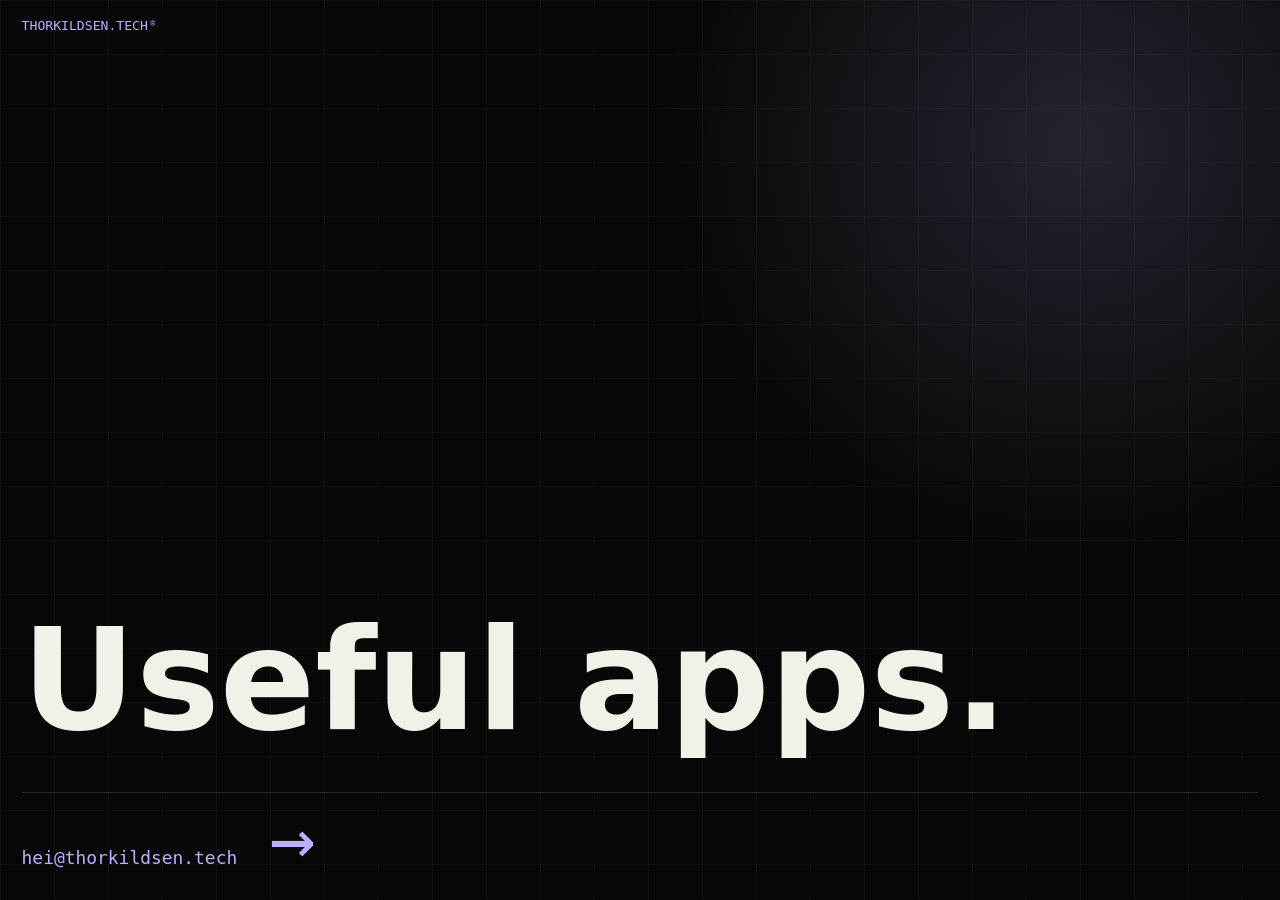
==== commit ad5aeb5d: "Simplify landing page copy" ====
--- a/index.html
+++ b/index.html
@@ -15,59 +15,16 @@
       <a class="logo" href="/" aria-label="thorkildsen.tech home">
         thorkildsen.tech<sup>®</sup>
       </a>
-      <nav class="site-nav" aria-label="Primary navigation">
-        <a href="#work">Apps</a>
-        <a href="#model">Model</a>
-        <a href="mailto:hei@thorkildsen.tech">Contact</a>
-      </nav>
     </header>
 
     <main>
       <section class="hero" aria-labelledby="home-title">
-        <p class="kicker">Independent software platform</p>
-        <h1 id="home-title">
-          Useful apps, quiet systems, and practical tools for work that should
-          feel lighter.
-        </h1>
+        <h1 id="home-title">Useful apps.</h1>
         <div class="hero-footer">
-          <p>
-            More information is coming soon. In the meantime, contact us at
-            <a href="mailto:hei@thorkildsen.tech">hei@thorkildsen.tech</a>.
-          </p>
+          <a href="mailto:hei@thorkildsen.tech">hei@thorkildsen.tech</a>
           <span aria-hidden="true">→</span>
         </div>
       </section>
-
-      <section class="statement" id="work" aria-label="Current focus">
-        <p>
-          thorkildsen.tech → a small independent base for apps, automation, and
-          digital products with a human rhythm.
-        </p>
-        <p>
-          thorkildsen.tech → a small independent base for apps, automation, and
-          digital products with a human rhythm.
-        </p>
-      </section>
-
-      <section class="info-grid" id="model" aria-label="About the model">
-        <div>
-          <span>01</span>
-          <p>Simple products, built with restraint.</p>
-        </div>
-        <div>
-          <span>02</span>
-          <p>Useful software before spectacle.</p>
-        </div>
-        <div>
-          <span>03</span>
-          <p>Questions, ideas, and collaboration: email us.</p>
-        </div>
-      </section>
     </main>
-
-    <footer class="site-footer">
-      <span>(C)2026</span>
-      <a href="mailto:hei@thorkildsen.tech">hei@thorkildsen.tech</a>
-    </footer>
   </body>
 </html>
--- a/styles.css
+++ b/styles.css
@@ -47,16 +47,13 @@
   left: 0;
   display: flex;
   align-items: center;
-  justify-content: space-between;
-  gap: 1rem;
+  justify-content: flex-start;
   padding: 1.2rem 1.35rem;
   color: var(--accent);
   mix-blend-mode: normal;
 }
 
-.logo,
-.site-nav a,
-.site-footer {
+.logo {
   font-size: 0.82rem;
   line-height: 1;
   text-transform: uppercase;
@@ -75,25 +72,11 @@
   line-height: 1;
 }
 
-.site-nav {
-  display: flex;
-  align-items: center;
-  gap: 1.05rem;
-}
-
-.site-nav a,
-.site-footer a,
 .hero-footer a {
+  position: relative;
   text-decoration: none;
 }
 
-.site-nav a {
-  position: relative;
-  color: var(--accent);
-}
-
-.site-nav a::after,
-.site-footer a::after,
 .hero-footer a::after {
   position: absolute;
   right: 0;
@@ -108,8 +91,6 @@
   transition: opacity 180ms ease, transform 180ms ease;
 }
 
-.site-nav a:hover::after,
-.site-footer a:hover::after,
 .hero-footer a:hover::after {
   opacity: 0.9;
   transform: scaleX(1);
@@ -124,15 +105,6 @@
   min-height: 100svh;
   align-content: end;
   padding: 7rem 1.35rem 2rem;
-}
-
-.kicker {
-  max-width: 33rem;
-  margin: 0 0 1.5rem;
-  color: var(--accent);
-  font-size: 0.82rem;
-  line-height: 1.35;
-  text-transform: uppercase;
 }
 
 h1 {
@@ -151,7 +123,7 @@
 .hero-footer {
   display: grid;
   max-width: 100%;
-  grid-template-columns: minmax(0, 44rem) auto;
+  grid-template-columns: minmax(0, max-content) auto;
   gap: 2rem;
   align-items: end;
   margin-top: 3rem;
@@ -159,16 +131,10 @@
   border-top: 1px solid var(--line);
 }
 
-.hero-footer p {
-  margin: 0;
-  color: var(--muted);
+.hero-footer a {
+  color: var(--accent);
   font-size: clamp(1rem, 1.4vw, 1.35rem);
-  line-height: 1.55;
-}
-
-.hero-footer a {
-  position: relative;
-  color: var(--accent);
+  line-height: 1.2;
   white-space: nowrap;
 }
 
@@ -178,82 +144,9 @@
   line-height: 0.75;
 }
 
-.statement {
-  display: grid;
-  gap: 0.3rem;
-  padding: 1.35rem;
-  border-top: 1px solid var(--line);
-  border-bottom: 1px solid var(--line);
-}
-
-.statement p {
-  max-width: 72rem;
-  margin: 0;
-  color: var(--accent);
-  font-size: clamp(1.25rem, 3vw, 3rem);
-  font-weight: 500;
-  line-height: 1.08;
-}
-
-.statement p:nth-child(2) {
-  color: rgba(186, 178, 255, 0.28);
-}
-
-.info-grid {
-  display: grid;
-  grid-template-columns: repeat(3, minmax(0, 1fr));
-  gap: 1px;
-  padding: 1px;
-  background: var(--line);
-}
-
-.info-grid div {
-  min-height: 16rem;
-  display: flex;
-  flex-direction: column;
-  justify-content: space-between;
-  padding: 1.35rem;
-  background: rgba(7, 7, 7, 0.92);
-}
-
-.info-grid span {
-  color: var(--accent);
-  font-size: 0.82rem;
-}
-
-.info-grid p {
-  max-width: 22rem;
-  margin: 0;
-  color: var(--ink);
-  font-family:
-    Inter, ui-sans-serif, system-ui, -apple-system, BlinkMacSystemFont, "Segoe UI",
-    sans-serif;
-  font-size: clamp(1.35rem, 2.4vw, 2.4rem);
-  font-weight: 520;
-  line-height: 1.08;
-}
-
-.site-footer {
-  display: flex;
-  justify-content: space-between;
-  gap: 1rem;
-  padding: 1.35rem;
-  color: var(--accent);
-}
-
-.site-footer a {
-  position: relative;
-}
-
 @media (max-width: 820px) {
   .site-header {
-    align-items: flex-start;
-    flex-direction: column;
-    gap: 0.9rem;
-  }
-
-  .site-nav {
-    flex-wrap: wrap;
+    align-items: center;
   }
 
   .hero {
@@ -273,20 +166,11 @@
     justify-self: end;
   }
 
-  .info-grid {
-    grid-template-columns: 1fr;
-  }
-
-  .info-grid div {
-    min-height: 12rem;
-  }
 }
 
 @media (max-width: 500px) {
   .site-header,
-  .hero,
-  .statement,
-  .site-footer {
+  .hero {
     padding-right: 1rem;
     padding-left: 1rem;
   }
@@ -299,8 +183,4 @@
     white-space: normal;
   }
 
-  .site-footer {
-    align-items: flex-start;
-    flex-direction: column;
-  }
 }
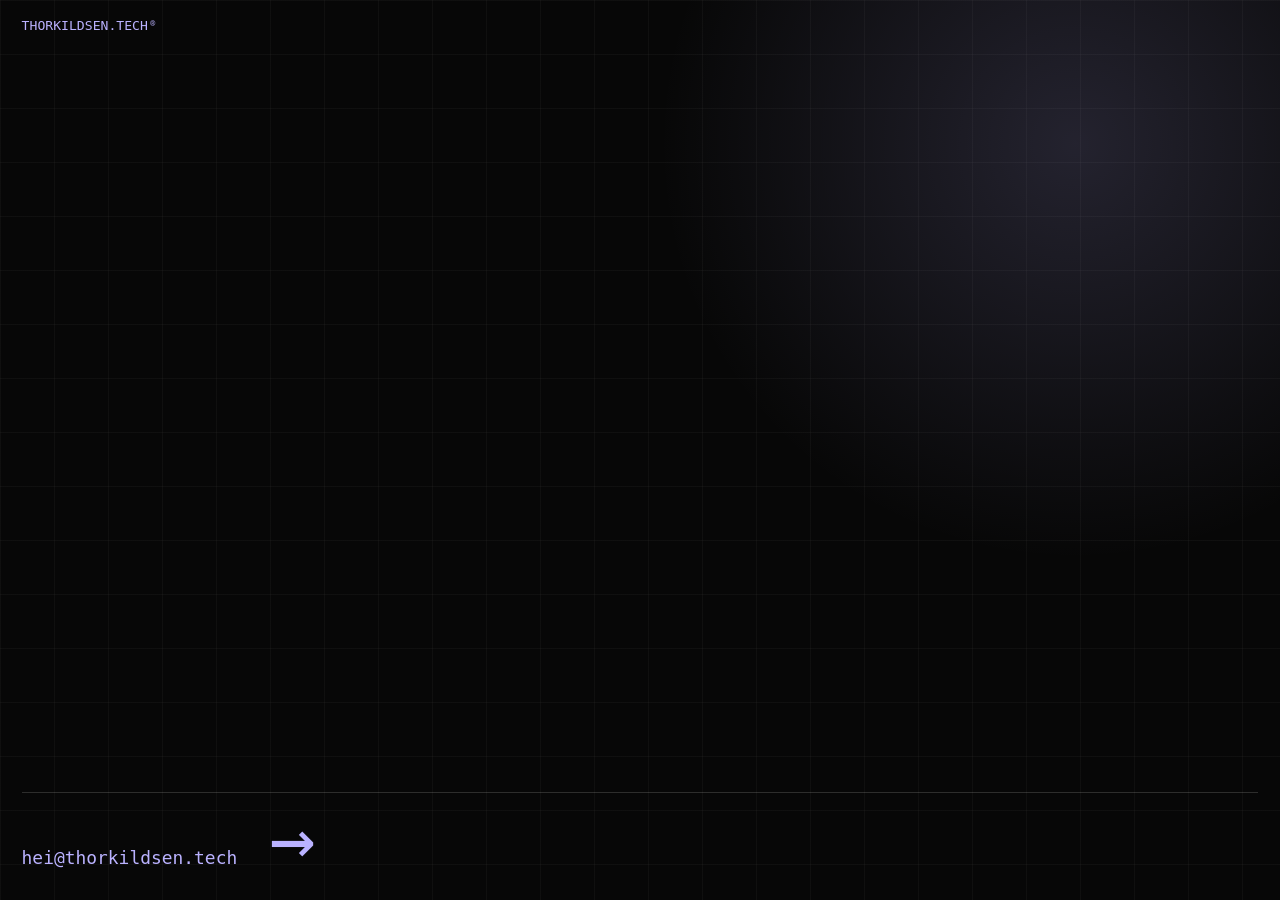
==== commit d58fc3c4: "Remove landing page headline" ====
--- a/index.html
+++ b/index.html
@@ -18,8 +18,7 @@
     </header>
 
     <main>
-      <section class="hero" aria-labelledby="home-title">
-        <h1 id="home-title">Useful apps.</h1>
+      <section class="hero" aria-label="Contact">
         <div class="hero-footer">
           <a href="mailto:hei@thorkildsen.tech">hei@thorkildsen.tech</a>
           <span aria-hidden="true">→</span>
--- a/styles.css
+++ b/styles.css
@@ -107,26 +107,12 @@
   padding: 7rem 1.35rem 2rem;
 }
 
-h1 {
-  max-width: 13.6ch;
-  margin: 0;
-  color: var(--ink);
-  font-family:
-    Inter, ui-sans-serif, system-ui, -apple-system, BlinkMacSystemFont, "Segoe UI",
-    sans-serif;
-  font-size: clamp(4rem, 11vw, 10.8rem);
-  font-weight: 650;
-  line-height: 0.9;
-  letter-spacing: 0;
-}
-
 .hero-footer {
   display: grid;
   max-width: 100%;
   grid-template-columns: minmax(0, max-content) auto;
   gap: 2rem;
   align-items: end;
-  margin-top: 3rem;
   padding-top: 1.1rem;
   border-top: 1px solid var(--line);
 }
@@ -150,12 +136,7 @@
   }
 
   .hero {
-    padding-top: 9.5rem;
-  }
-
-  h1 {
-    max-width: 10ch;
-    font-size: clamp(3.2rem, 14vw, 6rem);
+    padding-top: 7rem;
   }
 
   .hero-footer {
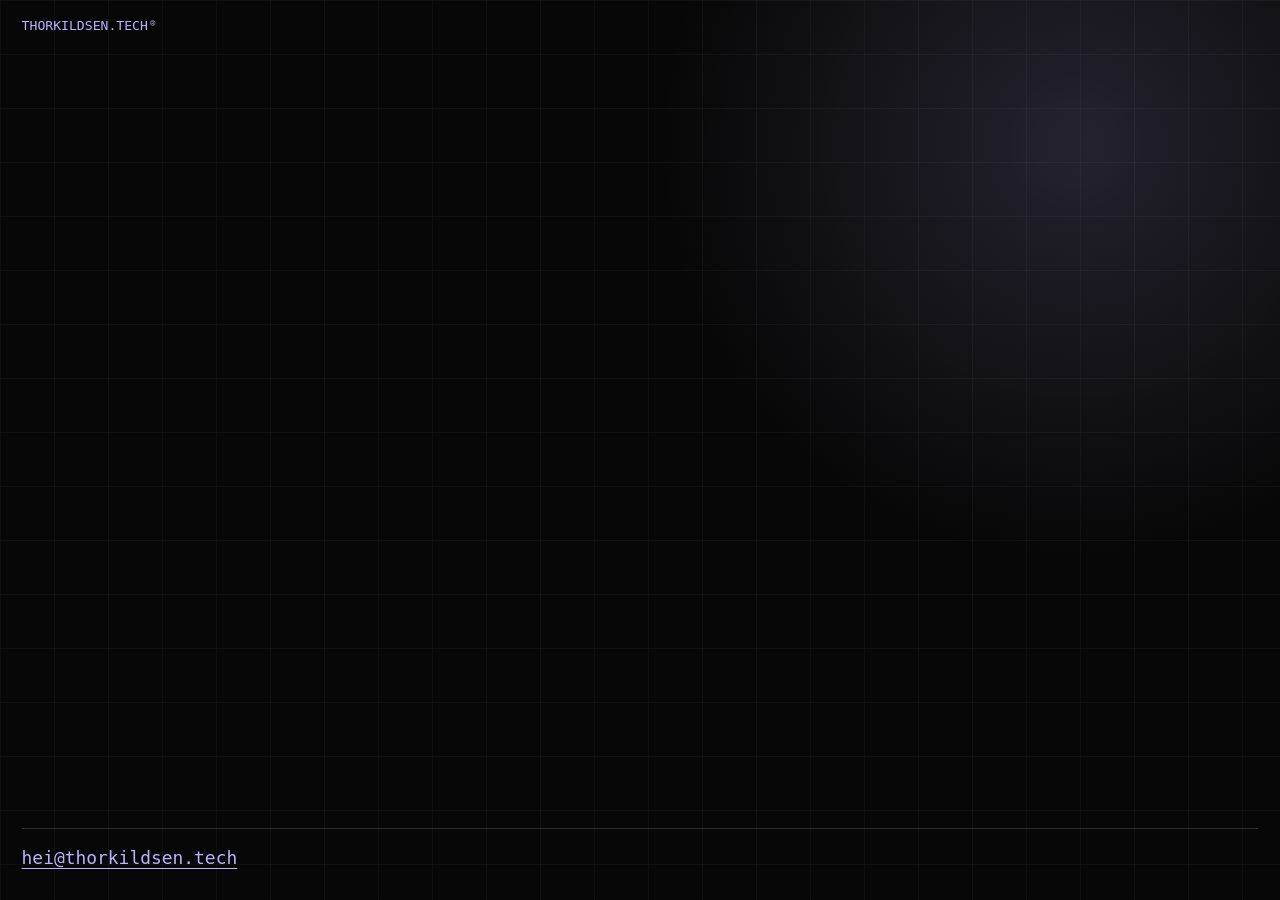
==== commit f97931e5: "Simplify contact link" ====
--- a/index.html
+++ b/index.html
@@ -20,8 +20,11 @@
     <main>
       <section class="hero" aria-label="Contact">
         <div class="hero-footer">
-          <a href="mailto:hei@thorkildsen.tech">hei@thorkildsen.tech</a>
-          <span aria-hidden="true">→</span>
+          <a
+            href="mailto:hei@thorkildsen.tech"
+            target="_blank"
+            rel="noopener"
+          >hei@thorkildsen.tech</a>
         </div>
       </section>
     </main>
--- a/styles.css
+++ b/styles.css
@@ -57,9 +57,6 @@
   font-size: 0.82rem;
   line-height: 1;
   text-transform: uppercase;
-}
-
-.logo {
   display: inline-flex;
   align-items: flex-start;
   font-weight: 500;
@@ -70,30 +67,6 @@
   margin-left: 0.15rem;
   font-size: 0.52rem;
   line-height: 1;
-}
-
-.hero-footer a {
-  position: relative;
-  text-decoration: none;
-}
-
-.hero-footer a::after {
-  position: absolute;
-  right: 0;
-  bottom: -0.18rem;
-  left: 0;
-  height: 1px;
-  content: "";
-  background: currentColor;
-  opacity: 0;
-  transform: scaleX(0.4);
-  transform-origin: left;
-  transition: opacity 180ms ease, transform 180ms ease;
-}
-
-.hero-footer a:hover::after {
-  opacity: 0.9;
-  transform: scaleX(1);
 }
 
 main {
@@ -108,10 +81,8 @@
 }
 
 .hero-footer {
-  display: grid;
+  display: flex;
   max-width: 100%;
-  grid-template-columns: minmax(0, max-content) auto;
-  gap: 2rem;
   align-items: end;
   padding-top: 1.1rem;
   border-top: 1px solid var(--line);
@@ -119,15 +90,13 @@
 
 .hero-footer a {
   color: var(--accent);
+  cursor: pointer;
   font-size: clamp(1rem, 1.4vw, 1.35rem);
   line-height: 1.2;
+  text-decoration: underline;
+  text-decoration-thickness: 1px;
+  text-underline-offset: 0.22em;
   white-space: nowrap;
-}
-
-.hero-footer span {
-  color: var(--accent);
-  font-size: clamp(2.5rem, 6vw, 5.5rem);
-  line-height: 0.75;
 }
 
 @media (max-width: 820px) {
@@ -137,14 +106,6 @@
 
   .hero {
     padding-top: 7rem;
-  }
-
-  .hero-footer {
-    grid-template-columns: 1fr;
-  }
-
-  .hero-footer span {
-    justify-self: end;
   }
 
 }
